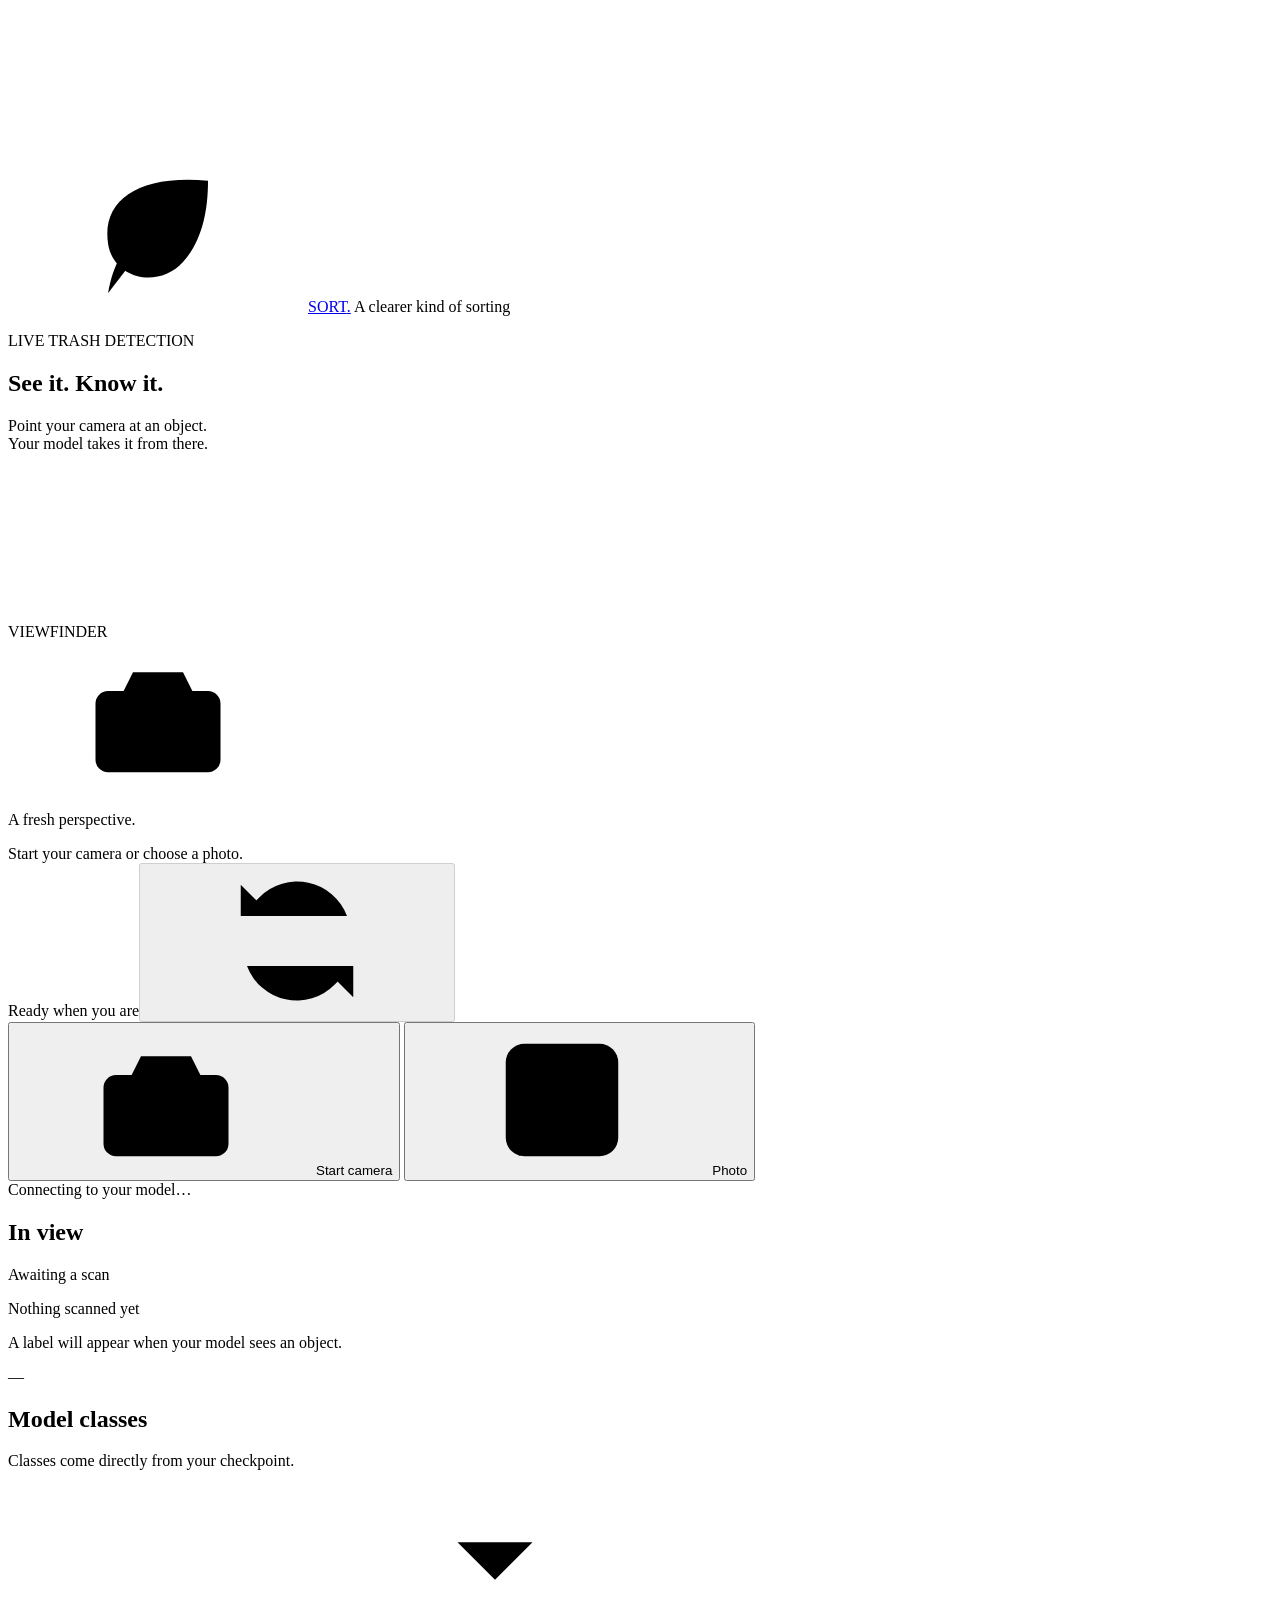
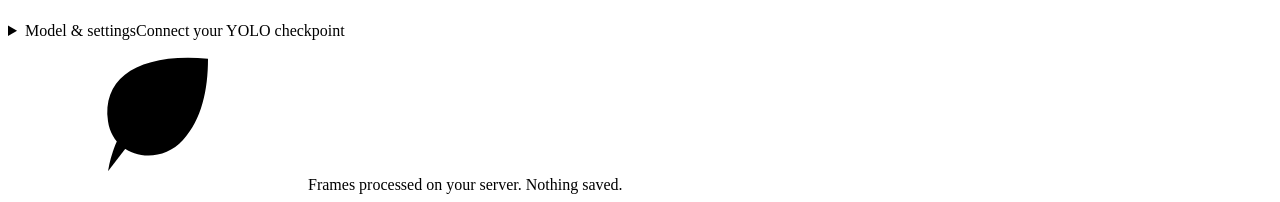
==== app/web/index.html @ 66c06506 "Created simple app" ====
<!doctype html>
<html lang="en">
  <head>
    <meta charset="utf-8">
    <meta name="viewport" content="width=device-width, initial-scale=1, viewport-fit=cover">
    <meta name="theme-color" content="#f5f6f2">
    <meta name="description" content="A simple live view of your trash detection model.">
    <meta name="apple-mobile-web-app-capable" content="yes">
    <meta name="apple-mobile-web-app-status-bar-style" content="default">
    <title>SORT · Live trash detection</title>
    <link rel="icon" href="/static/icon.svg" type="image/svg+xml">
    <link rel="manifest" href="/static/manifest.webmanifest">
    <link rel="stylesheet" href="/static/styles.css">
    <script src="/static/app.js" defer></script>
  </head>
  <body>
    <svg class="svg-definitions" xmlns="http://www.w3.org/2000/svg" aria-hidden="true">
      <symbol id="i-camera" viewBox="0 0 24 24"><path d="M8 5 6.5 8H4a2 2 0 0 0-2 2v9a2 2 0 0 0 2 2h16a2 2 0 0 0 2-2v-9a2 2 0 0 0-2-2h-2.5L16 5Z"/><circle cx="12" cy="14" r="4"/></symbol>
      <symbol id="i-flip" viewBox="0 0 24 24"><path d="M20 8a8.5 8.5 0 0 0-14-3L3 8m0-5v5h5M4 16a8.5 8.5 0 0 0 14 3l3-3m0 5v-5h-5"/></symbol>
      <symbol id="i-photo" viewBox="0 0 24 24"><rect x="3" y="3" width="18" height="18" rx="3"/><circle cx="8.5" cy="8.5" r="1.5"/><path d="m21 15-5-5L5 21"/></symbol>
      <symbol id="i-stop" viewBox="0 0 24 24"><rect x="5" y="5" width="14" height="14" rx="3"/></symbol>
      <symbol id="i-chevron" viewBox="0 0 24 24"><path d="m6 9 6 6 6-6"/></symbol>
      <symbol id="i-leaf" viewBox="0 0 24 24"><path d="M20 3C9 2 3 6 4 13c.8 5.7 8 7.4 12 3 3-3.3 4-8 4-13Z"/><path d="M4 21c1-6 4-10 10-13"/></symbol>
    </svg>
    <div class="app-shell">
      <header class="header">
        <a class="brand" href="/" aria-label="SORT home"><span class="brand-icon"><svg><use href="#i-leaf"/></svg></span><span>SORT<span class="brand-period">.</span></span></a>
        <span class="header-caption">A clearer kind of sorting</span>
      </header>

      <main>
        <section class="intro" aria-labelledby="page-title">
          <p class="eyebrow">LIVE TRASH DETECTION</p>
          <h1 id="page-title">See it. Know it.</h1>
          <p class="intro-copy">Point your camera at an object.<br>Your model takes it from there.</p>
        </section>

        <div class="workspace">
          <section class="scanner" aria-label="Camera and image scanner">
            <div class="viewfinder" id="viewfinder">
              <video id="camera" playsinline muted hidden aria-label="Live camera feed"></video>
              <img id="photo-preview" hidden alt="Selected photo for trash detection">
              <canvas id="overlay" aria-hidden="true"></canvas>
              <div class="viewfinder-top"><span class="viewfinder-label">VIEWFINDER</span><span class="live-badge" id="live-badge" hidden><span></span> LIVE</span></div>
              <div class="viewfinder-idle" id="viewfinder-idle">
                <div class="camera-glyph"><svg><use href="#i-camera"/></svg></div>
                <p>A fresh perspective.</p>
                <span>Start your camera or choose a photo.</span>
              </div>
              <div class="frame-corner top-left"></div><div class="frame-corner top-right"></div><div class="frame-corner bottom-left"></div><div class="frame-corner bottom-right"></div>
              <div class="viewfinder-bottom"><span id="scene-caption">Ready when you are</span><button class="icon-button flip-button" id="flip-camera" type="button" aria-label="Switch between front and back cameras" disabled><svg><use href="#i-flip"/></svg></button></div>
            </div>

            <div class="camera-controls">
              <button class="primary-button" id="toggle-camera" type="button"><svg><use id="camera-button-icon" href="#i-camera"/></svg><span id="camera-button-label">Start camera</span></button>
              <button class="secondary-button" id="choose-photo" type="button"><svg><use href="#i-photo"/></svg><span>Photo</span></button>
              <input type="file" id="photo-input" accept="image/*" capture="environment" hidden>
            </div>
            <div class="status-line" role="status" aria-live="polite"><span class="status-indicator" id="status-indicator" data-state="loading"></span><span id="status-text">Connecting to your model…</span></div>
          </section>

          <section class="insights" aria-label="Detection results and model settings">
            <div class="result-card">
              <div class="section-heading"><h2>In view</h2><span class="timing" id="timing">Awaiting a scan</span></div>
              <div class="primary-result"><div><p class="result-name" id="result-name">Nothing scanned yet</p><p class="result-description" id="result-description">A label will appear when your model sees an object.</p></div><span class="result-confidence" id="result-confidence">—</span></div>
              <div id="detections" class="detections" hidden></div>
            </div>

            <div class="class-section"><div class="section-heading"><h2 id="classes-title">Model classes</h2><span class="class-count" id="class-count"></span></div><div class="class-chips" id="class-chips"></div><p class="class-note" id="class-note">Classes come directly from your checkpoint.</p></div>

            <details class="model-settings" id="model-settings">
              <summary><span><span class="settings-title">Model &amp; settings</span><span class="settings-subtitle" id="model-summary">Connect your YOLO checkpoint</span></span><svg><use href="#i-chevron"/></svg></summary>
              <div class="settings-content">
                <p class="field-label">UPDATE YOUR MODEL HERE</p>
                <code class="model-path" id="model-path">app/models/best.pt</code>
                <p class="settings-copy">Replace this checkpoint on your server, then reload. Class names update automatically.</p>
                <button class="reload-button" id="reload-model" type="button">Reload model</button>
                <p class="model-message" id="model-message"></p>
                <div class="confidence-heading"><label for="confidence">Minimum confidence</label><output id="confidence-value" for="confidence">35%</output></div>
                <input type="range" id="confidence" min="0" max="100" step="1" value="35">
                <p class="settings-copy confidence-copy">Higher values show fewer, more confident detections.</p>
              </div>
            </details>
          </section>
        </div>
      </main>
      <footer><svg><use href="#i-leaf"/></svg><span>Frames processed on your server. Nothing saved.</span></footer>
      <noscript><p class="noscript">Enable JavaScript to use the camera and see model predictions.</p></noscript>
    </div>
  </body>
</html>
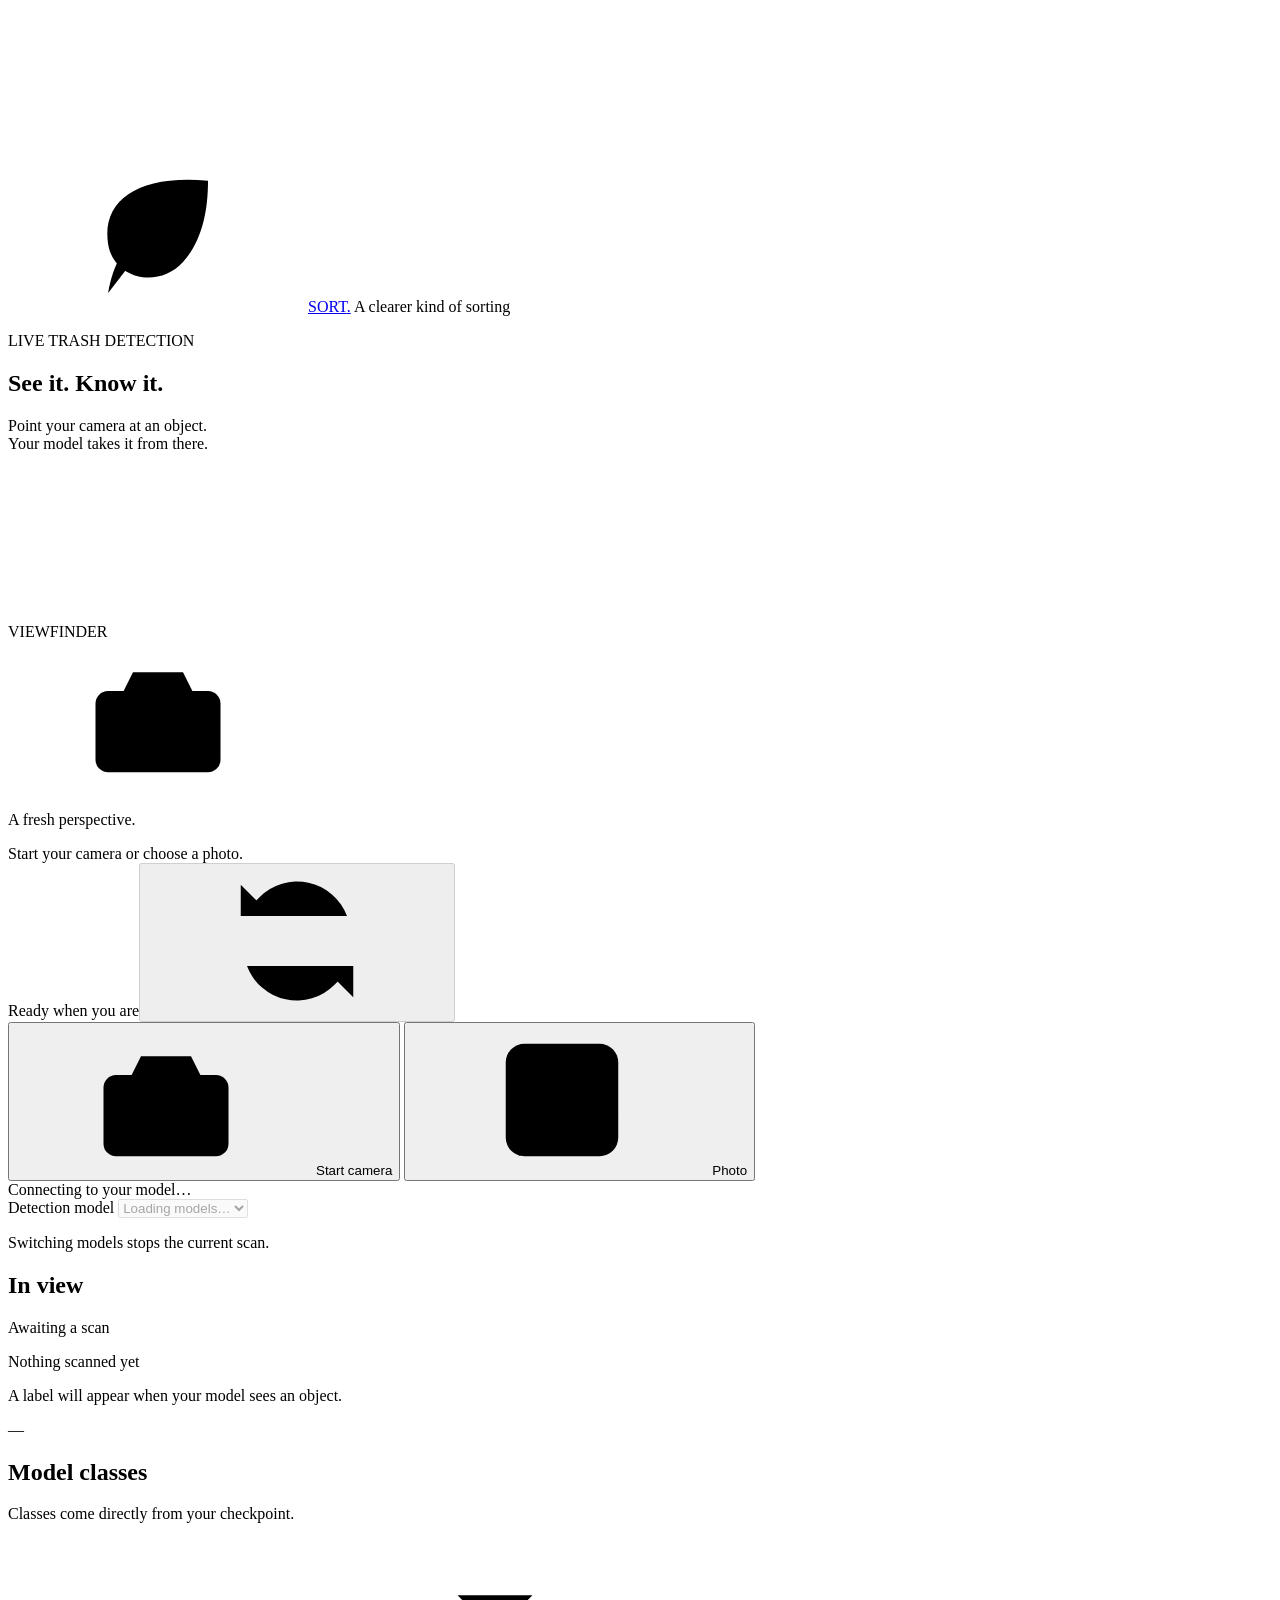
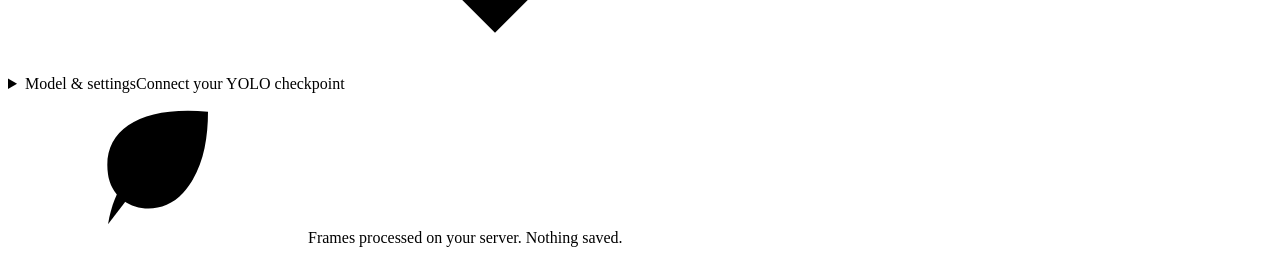
==== commit 3af22de9: "Added sortwaste model to website" ====
--- a/app/web/index.html
+++ b/app/web/index.html
@@ -60,6 +60,11 @@
           </section>
 
           <section class="insights" aria-label="Detection results and model settings">
+            <div class="model-picker">
+              <label for="model-select">Detection model</label>
+              <select id="model-select" aria-describedby="model-select-note" disabled><option value="">Loading models…</option></select>
+              <p id="model-select-note">Switching models stops the current scan.</p>
+            </div>
             <div class="result-card">
               <div class="section-heading"><h2>In view</h2><span class="timing" id="timing">Awaiting a scan</span></div>
               <div class="primary-result"><div><p class="result-name" id="result-name">Nothing scanned yet</p><p class="result-description" id="result-description">A label will appear when your model sees an object.</p></div><span class="result-confidence" id="result-confidence">—</span></div>
@@ -71,9 +76,9 @@
             <details class="model-settings" id="model-settings">
               <summary><span><span class="settings-title">Model &amp; settings</span><span class="settings-subtitle" id="model-summary">Connect your YOLO checkpoint</span></span><svg><use href="#i-chevron"/></svg></summary>
               <div class="settings-content">
-                <p class="field-label">UPDATE YOUR MODEL HERE</p>
+                <p class="field-label">ACTIVE MODEL</p>
                 <code class="model-path" id="model-path">app/models/best.pt</code>
-                <p class="settings-copy">Replace this checkpoint on your server, then reload. Class names update automatically.</p>
+                <p class="settings-copy">Choose a detection model above. Labels update automatically when you switch.</p>
                 <button class="reload-button" id="reload-model" type="button">Reload model</button>
                 <p class="model-message" id="model-message"></p>
                 <div class="confidence-heading"><label for="confidence">Minimum confidence</label><output id="confidence-value" for="confidence">35%</output></div>
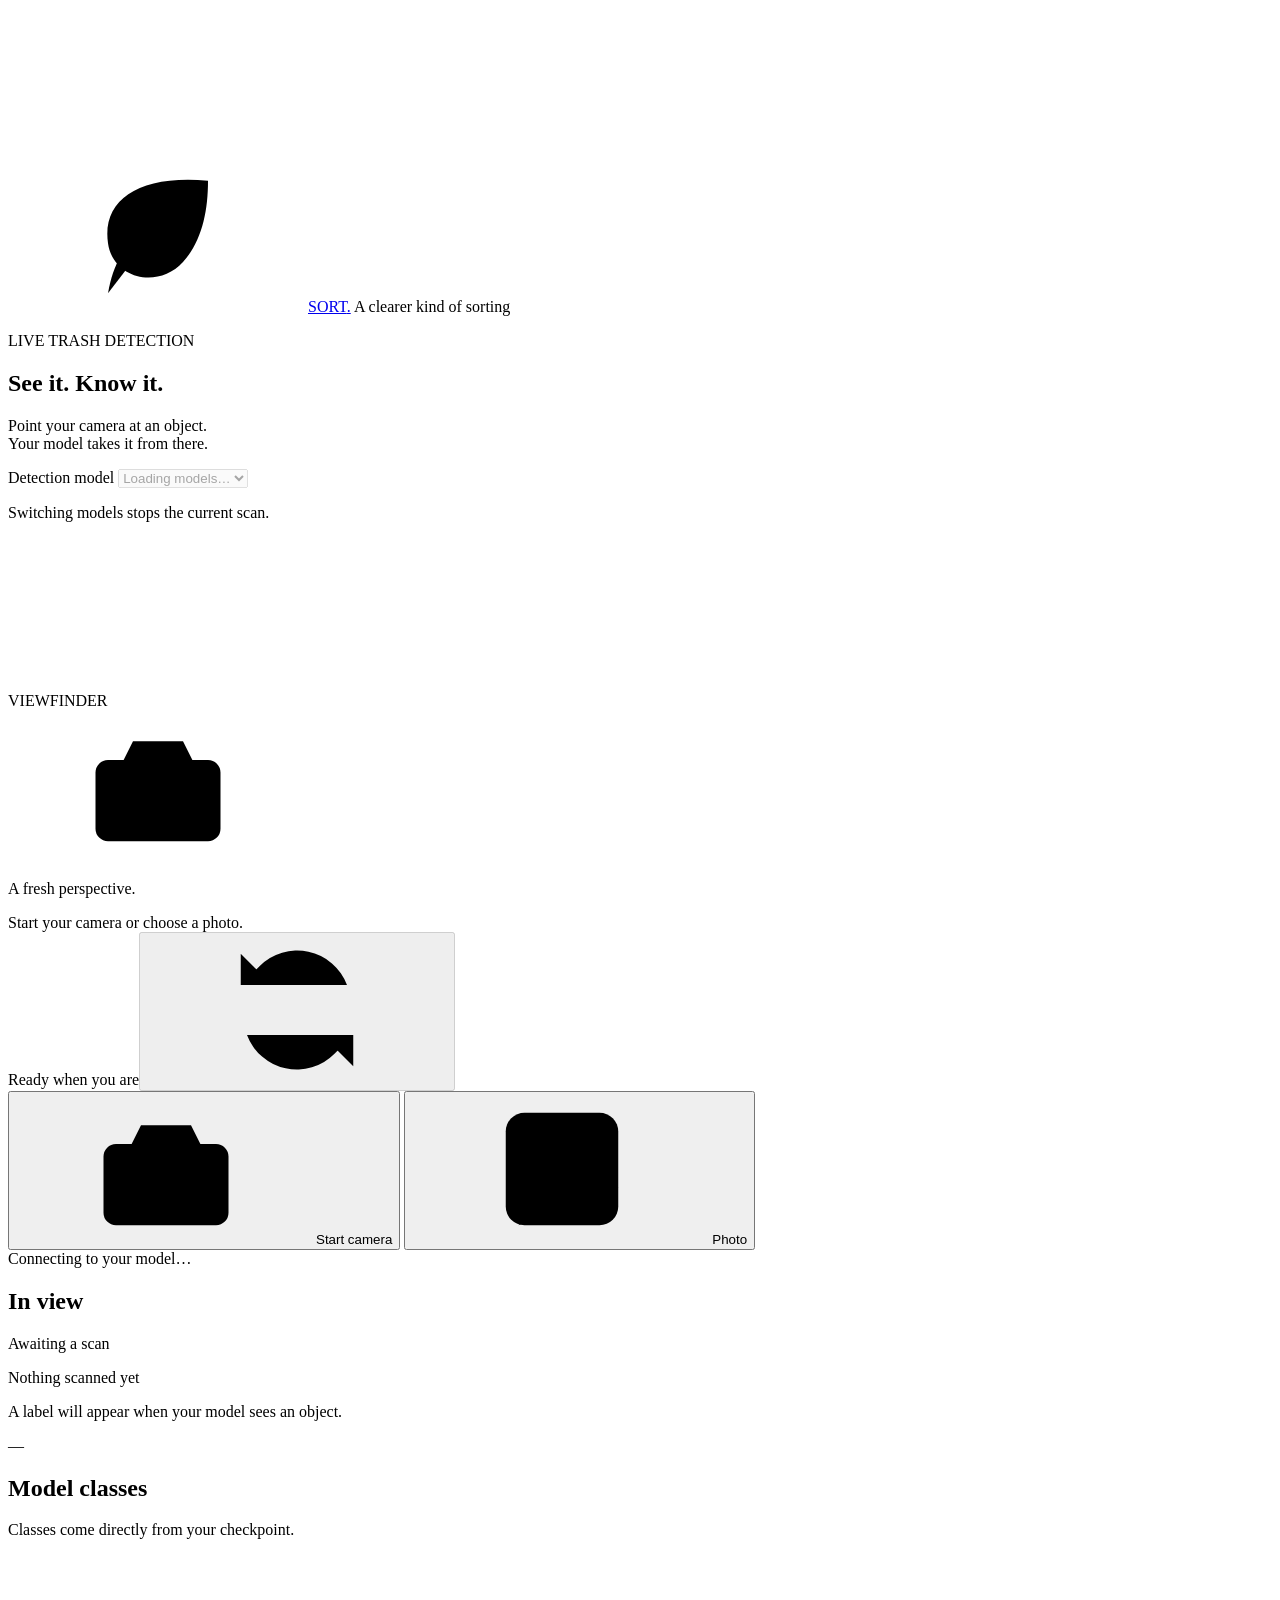
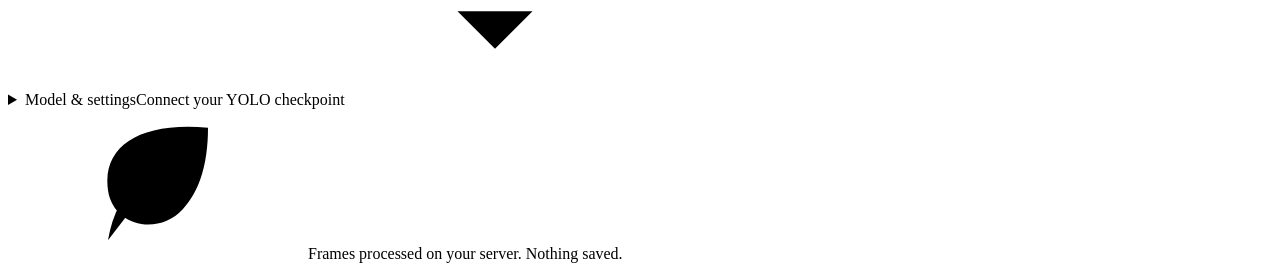
==== commit 42b6bebb: "sortwaste model" ====
--- a/app/web/index.html
+++ b/app/web/index.html
@@ -35,6 +35,12 @@
           <p class="intro-copy">Point your camera at an object.<br>Your model takes it from there.</p>
         </section>
 
+        <div class="model-picker">
+          <label for="model-select">Detection model</label>
+          <select id="model-select" aria-describedby="model-select-note" disabled><option value="">Loading models…</option></select>
+          <p id="model-select-note">Switching models stops the current scan.</p>
+        </div>
+
         <div class="workspace">
           <section class="scanner" aria-label="Camera and image scanner">
             <div class="viewfinder" id="viewfinder">
@@ -60,11 +66,6 @@
           </section>
 
           <section class="insights" aria-label="Detection results and model settings">
-            <div class="model-picker">
-              <label for="model-select">Detection model</label>
-              <select id="model-select" aria-describedby="model-select-note" disabled><option value="">Loading models…</option></select>
-              <p id="model-select-note">Switching models stops the current scan.</p>
-            </div>
             <div class="result-card">
               <div class="section-heading"><h2>In view</h2><span class="timing" id="timing">Awaiting a scan</span></div>
               <div class="primary-result"><div><p class="result-name" id="result-name">Nothing scanned yet</p><p class="result-description" id="result-description">A label will appear when your model sees an object.</p></div><span class="result-confidence" id="result-confidence">—</span></div>
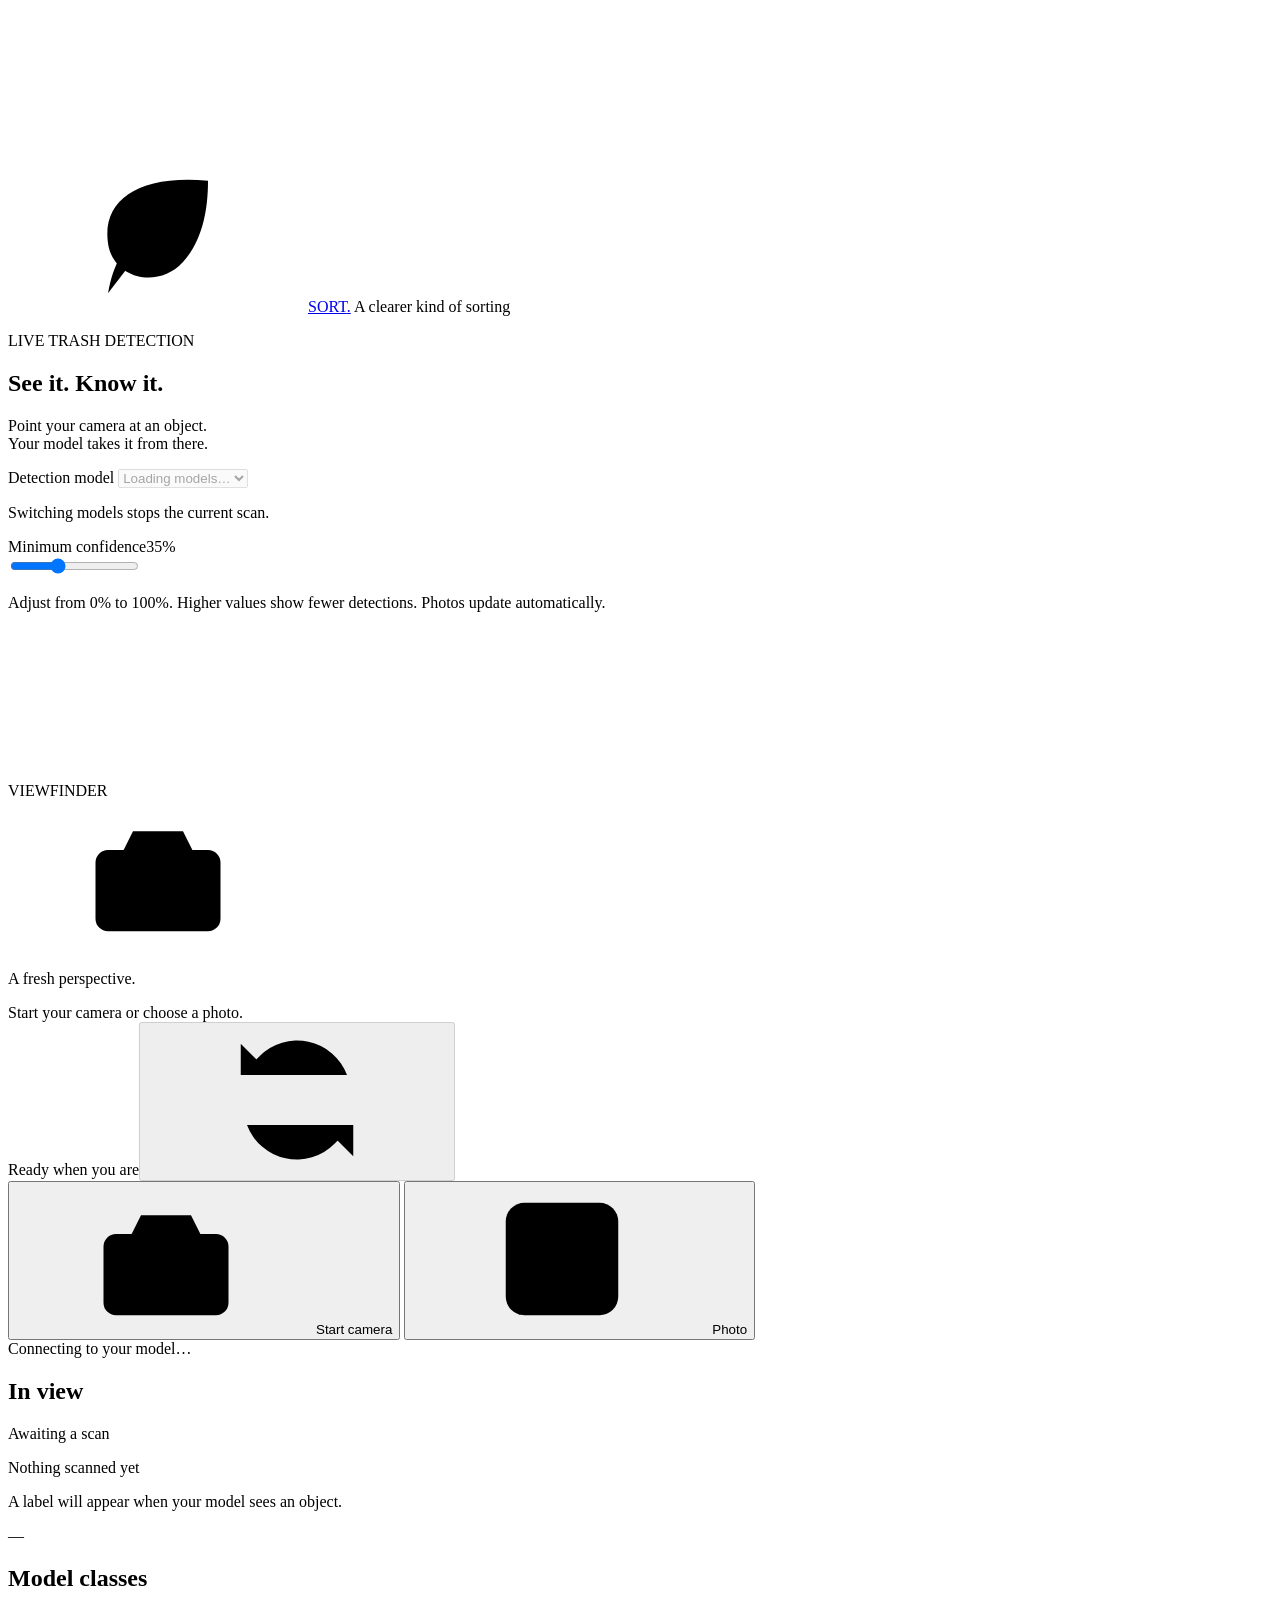
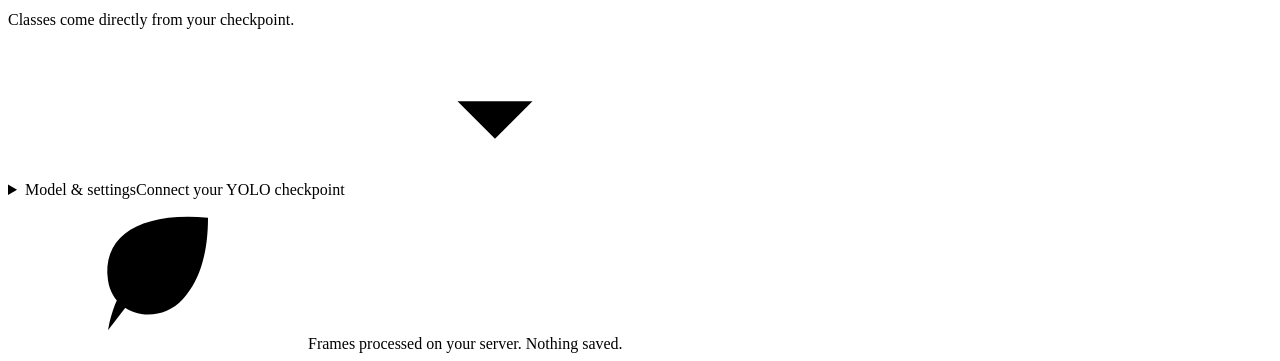
==== commit b212d48a: "Add TACO post-trained pipeline and visible confidence control" ====
--- a/app/web/index.html
+++ b/app/web/index.html
@@ -41,6 +41,12 @@
           <p id="model-select-note">Switching models stops the current scan.</p>
         </div>
 
+        <div class="confidence-control">
+          <div class="confidence-heading"><label for="confidence">Minimum confidence</label><output id="confidence-value" for="confidence">35%</output></div>
+          <input type="range" id="confidence" min="0" max="100" step="1" value="35" aria-describedby="confidence-help">
+          <p id="confidence-help" class="confidence-copy">Adjust from 0% to 100%. Higher values show fewer detections. Photos update automatically.</p>
+        </div>
+
         <div class="workspace">
           <section class="scanner" aria-label="Camera and image scanner">
             <div class="viewfinder" id="viewfinder">
@@ -82,9 +88,6 @@
                 <p class="settings-copy">Choose a detection model above. Labels update automatically when you switch.</p>
                 <button class="reload-button" id="reload-model" type="button">Reload model</button>
                 <p class="model-message" id="model-message"></p>
-                <div class="confidence-heading"><label for="confidence">Minimum confidence</label><output id="confidence-value" for="confidence">35%</output></div>
-                <input type="range" id="confidence" min="0" max="100" step="1" value="35">
-                <p class="settings-copy confidence-copy">Higher values show fewer, more confident detections.</p>
               </div>
             </details>
           </section>
